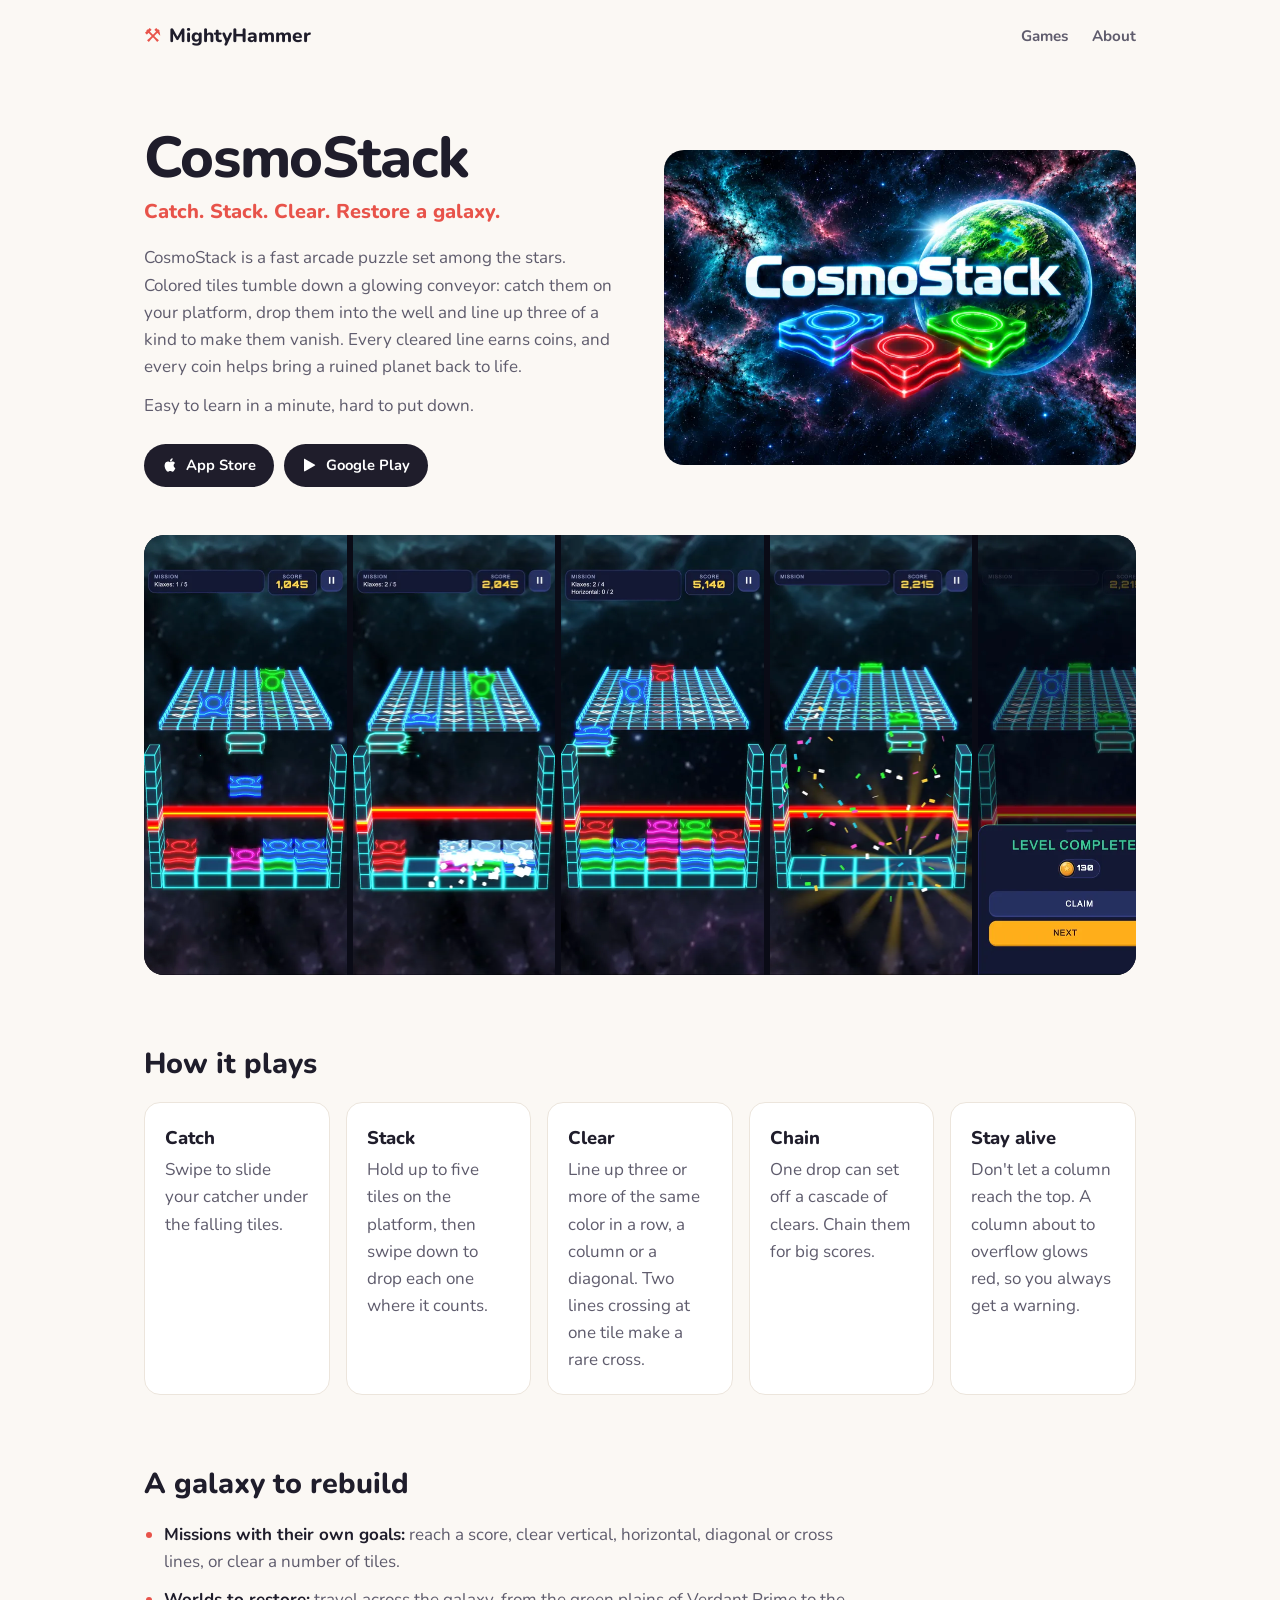
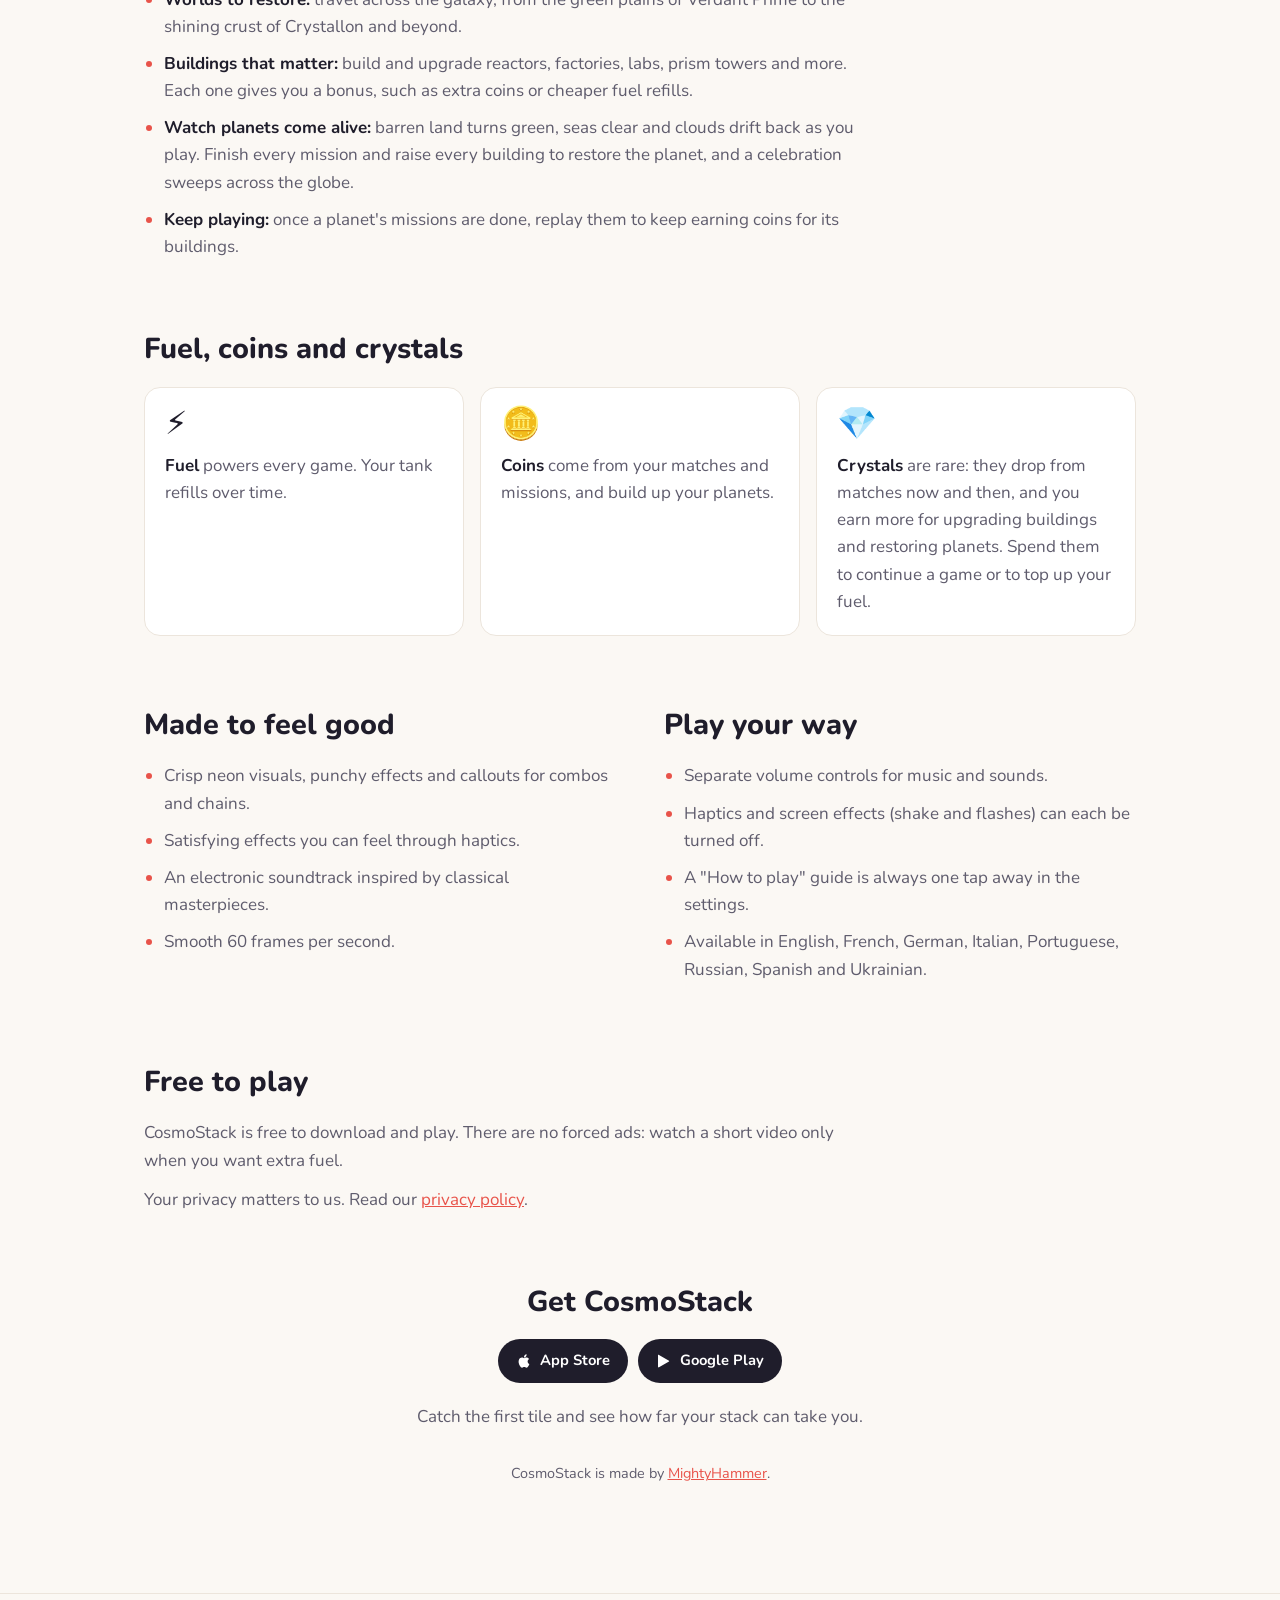
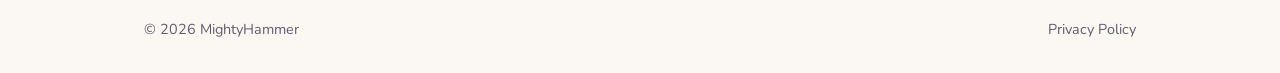
==== cosmostack.html @ c5626810 "cosmostack page" ====
<!DOCTYPE html>
<html lang="en">
<head>
  <meta charset="UTF-8" />
  <meta name="viewport" content="width=device-width, initial-scale=1.0" />
  <title>CosmoStack – MightyHammer</title>
  <meta name="description" content="CosmoStack is a fast arcade puzzle set among the stars. Catch, stack and clear colored tiles to restore a ruined galaxy. Free on iOS and Android." />
  <link rel="icon" href="data:image/svg+xml,<svg xmlns='http://www.w3.org/2000/svg' viewBox='0 0 100 100'><text y='.9em' font-size='90'>⚒️</text></svg>" />
  <link rel="preconnect" href="https://fonts.googleapis.com" />
  <link rel="preconnect" href="https://fonts.gstatic.com" crossorigin />
  <link href="https://fonts.googleapis.com/css2?family=Nunito:wght@400;700;800&display=swap" rel="stylesheet" />
  <link rel="stylesheet" href="styles.css" />
</head>
<body>

<header>
  <div class="wrap">
    <a class="logo" href="/"><span>⚒</span> MightyHammer</a>
    <nav>
      <a href="index.html#games">Games</a>
      <a href="index.html#about">About</a>
    </nav>
  </div>
</header>

<main>

  <section class="wrap game-hero">
    <div>
      <h1>CosmoStack</h1>
      <p class="tagline">Catch. Stack. Clear. Restore a galaxy.</p>
      <p>CosmoStack is a fast arcade puzzle set among the stars. Colored tiles tumble down a glowing conveyor: catch them on your platform, drop them into the well and line up three of a kind to make them vanish. Every cleared line earns coins, and every coin helps bring a ruined planet back to life.</p>
      <p>Easy to learn in a minute, hard to put down.</p>
      <div class="stores">
        <a class="store" href="https://apps.apple.com/ua/app/cosmostack-match-color-blocks/id1511382402" target="_blank" rel="noopener">
          <svg viewBox="0 0 24 24" aria-hidden="true"><path d="M18.71 19.5c-.83 1.24-1.71 2.45-3.05 2.47-1.34.03-1.77-.79-3.29-.79-1.53 0-2 .77-3.27.82-1.31.05-2.3-1.32-3.14-2.53C4.25 17 2.94 12.45 4.7 9.39c.87-1.52 2.43-2.48 4.12-2.51 1.28-.02 2.5.87 3.29.87.78 0 2.26-1.07 3.8-.91.65.03 2.47.26 3.64 1.98-.09.06-2.17 1.28-2.15 3.81.03 3.02 2.65 4.03 2.68 4.04-.03.07-.42 1.44-1.38 2.83M13 3.5c.73-.83 1.94-1.46 2.94-1.5.13 1.17-.34 2.35-1.04 3.19-.69.85-1.83 1.51-2.95 1.42-.15-1.15.41-2.35 1.05-3.11z"/></svg>
          App Store
        </a>
        <a class="store" href="https://play.google.com/store/apps/details?id=com.MightyHammer.CosmoStack" target="_blank" rel="noopener">
          <svg viewBox="0 0 24 24" aria-hidden="true"><path d="M3 20.5v-17c0-.83 1-.83 1.5-.43l15 8.5c.5.28.5 1.07 0 1.35l-15 8.5C3.5 21.83 3 21.33 3 20.5z"/></svg>
          Google Play
        </a>
      </div>
    </div>
    <img class="game-hero-art" src="images/cosmostack/00-artwork.webp" width="780" height="520" alt="CosmoStack logo with glowing neon tiles in front of a green planet" />
  </section>

  <div class="wrap">
    <div class="reel gallery" role="img" aria-label="CosmoStack screenshots: catching and stacking tiles, clearing lines, completing missions and building on Verdant Prime">
      <div class="reel-track">
        <img src="images/cosmostack/gallery/01-catch-and-stack.webp" width="405" height="880" alt="" />
        <img src="images/cosmostack/gallery/02-clear-matching-tiles.webp" width="405" height="880" alt="" />
        <img src="images/cosmostack/gallery/03-master-the-stack.webp" width="405" height="880" alt="" />
        <img src="images/cosmostack/gallery/04-celebrate-the-clear.webp" width="405" height="880" alt="" />
        <img src="images/cosmostack/gallery/05-complete-missions.webp" width="405" height="880" alt="" />
        <img src="images/cosmostack/gallery/06-restore-verdant-prime.webp" width="405" height="880" alt="" />
        <img src="images/cosmostack/gallery/07-power-your-colony.webp" width="405" height="880" alt="" />
        <img src="images/cosmostack/gallery/08-build-the-lab.webp" width="405" height="880" alt="" />
        <!-- same images again, so the loop is seamless -->
        <img src="images/cosmostack/gallery/01-catch-and-stack.webp" width="405" height="880" alt="" aria-hidden="true" />
        <img src="images/cosmostack/gallery/02-clear-matching-tiles.webp" width="405" height="880" alt="" aria-hidden="true" />
        <img src="images/cosmostack/gallery/03-master-the-stack.webp" width="405" height="880" alt="" aria-hidden="true" />
        <img src="images/cosmostack/gallery/04-celebrate-the-clear.webp" width="405" height="880" alt="" aria-hidden="true" />
        <img src="images/cosmostack/gallery/05-complete-missions.webp" width="405" height="880" alt="" aria-hidden="true" />
        <img src="images/cosmostack/gallery/06-restore-verdant-prime.webp" width="405" height="880" alt="" aria-hidden="true" />
        <img src="images/cosmostack/gallery/07-power-your-colony.webp" width="405" height="880" alt="" aria-hidden="true" />
        <img src="images/cosmostack/gallery/08-build-the-lab.webp" width="405" height="880" alt="" aria-hidden="true" />
      </div>
    </div>
  </div>

  <div class="wrap game-page">

    <section>
      <h2>How it plays</h2>
      <div class="cards">
        <div class="card">
          <h3>Catch</h3>
          <p>Swipe to slide your catcher under the falling tiles.</p>
        </div>
        <div class="card">
          <h3>Stack</h3>
          <p>Hold up to five tiles on the platform, then swipe down to drop each one where it counts.</p>
        </div>
        <div class="card">
          <h3>Clear</h3>
          <p>Line up three or more of the same color in a row, a column or a diagonal. Two lines crossing at one tile make a rare cross.</p>
        </div>
        <div class="card">
          <h3>Chain</h3>
          <p>One drop can set off a cascade of clears. Chain them for big scores.</p>
        </div>
        <div class="card">
          <h3>Stay alive</h3>
          <p>Don't let a column reach the top. A column about to overflow glows red, so you always get a warning.</p>
        </div>
      </div>
    </section>

    <section>
      <h2>A galaxy to rebuild</h2>
      <ul class="points">
        <li><strong>Missions with their own goals:</strong> reach a score, clear vertical, horizontal, diagonal or cross lines, or clear a number of tiles.</li>
        <li><strong>Worlds to restore:</strong> travel across the galaxy, from the green plains of Verdant Prime to the shining crust of Crystallon and beyond.</li>
        <li><strong>Buildings that matter:</strong> build and upgrade reactors, factories, labs, prism towers and more. Each one gives you a bonus, such as extra coins or cheaper fuel refills.</li>
        <li><strong>Watch planets come alive:</strong> barren land turns green, seas clear and clouds drift back as you play. Finish every mission and raise every building to restore the planet, and a celebration sweeps across the globe.</li>
        <li><strong>Keep playing:</strong> once a planet's missions are done, replay them to keep earning coins for its buildings.</li>
      </ul>
    </section>

    <section>
      <h2>Fuel, coins and crystals</h2>
      <div class="cards">
        <div class="card">
          <span class="icon" aria-hidden="true">⚡</span>
          <p><strong>Fuel</strong> powers every game. Your tank refills over time.</p>
        </div>
        <div class="card">
          <span class="icon" aria-hidden="true">🪙</span>
          <p><strong>Coins</strong> come from your matches and missions, and build up your planets.</p>
        </div>
        <div class="card">
          <span class="icon" aria-hidden="true">💎</span>
          <p><strong>Crystals</strong> are rare: they drop from matches now and then, and you earn more for upgrading buildings and restoring planets. Spend them to continue a game or to top up your fuel.</p>
        </div>
      </div>
    </section>

    <div class="columns">
      <section>
        <h2>Made to feel good</h2>
        <ul class="points">
          <li>Crisp neon visuals, punchy effects and callouts for combos and chains.</li>
          <li>Satisfying effects you can feel through haptics.</li>
          <li>An electronic soundtrack inspired by classical masterpieces.</li>
          <li>Smooth 60 frames per second.</li>
        </ul>
      </section>
      <section>
        <h2>Play your way</h2>
        <ul class="points">
          <li>Separate volume controls for music and sounds.</li>
          <li>Haptics and screen effects (shake and flashes) can each be turned off.</li>
          <li>A "How to play" guide is always one tap away in the settings.</li>
          <li>Available in English, French, German, Italian, Portuguese, Russian, Spanish and Ukrainian.</li>
        </ul>
      </section>
    </div>

    <section>
      <h2>Free to play</h2>
      <p>CosmoStack is free to download and play. There are no forced ads: watch a short video only when you want extra fuel.</p>
      <p>Your privacy matters to us. Read our <a href="privacy-policy.html">privacy policy</a>.</p>
    </section>

    <section class="get">
      <h2>Get CosmoStack</h2>
      <div class="stores">
        <a class="store" href="https://apps.apple.com/ua/app/cosmostack-match-color-blocks/id1511382402" target="_blank" rel="noopener">
          <svg viewBox="0 0 24 24" aria-hidden="true"><path d="M18.71 19.5c-.83 1.24-1.71 2.45-3.05 2.47-1.34.03-1.77-.79-3.29-.79-1.53 0-2 .77-3.27.82-1.31.05-2.3-1.32-3.14-2.53C4.25 17 2.94 12.45 4.7 9.39c.87-1.52 2.43-2.48 4.12-2.51 1.28-.02 2.5.87 3.29.87.78 0 2.26-1.07 3.8-.91.65.03 2.47.26 3.64 1.98-.09.06-2.17 1.28-2.15 3.81.03 3.02 2.65 4.03 2.68 4.04-.03.07-.42 1.44-1.38 2.83M13 3.5c.73-.83 1.94-1.46 2.94-1.5.13 1.17-.34 2.35-1.04 3.19-.69.85-1.83 1.51-2.95 1.42-.15-1.15.41-2.35 1.05-3.11z"/></svg>
          App Store
        </a>
        <a class="store" href="https://play.google.com/store/apps/details?id=com.MightyHammer.CosmoStack" target="_blank" rel="noopener">
          <svg viewBox="0 0 24 24" aria-hidden="true"><path d="M3 20.5v-17c0-.83 1-.83 1.5-.43l15 8.5c.5.28.5 1.07 0 1.35l-15 8.5C3.5 21.83 3 21.33 3 20.5z"/></svg>
          Google Play
        </a>
      </div>
      <p>Catch the first tile and see how far your stack can take you.</p>
      <p class="byline">CosmoStack is made by <a href="/">MightyHammer</a>.</p>
    </section>

  </div>

</main>

<footer>
  <div class="wrap">
    <span>© 2026 MightyHammer</span>
    <a href="privacy-policy.html">Privacy Policy</a>
  </div>
</footer>

</body>
</html>
---- styles.css ----
*, *::before, *::after { box-sizing: border-box; margin: 0; padding: 0; }

:root {
  --bg:       #fbf8f4;
  --surface:  #ffffff;
  --border:   #ece5dc;
  --text:     #1f1d2b;
  --muted:    #5f5c6d;
  --accent:   #e8534a;
  --btn-bg:   #1f1d2b;
  --btn-text: #ffffff;
  --radius:   20px;
  --width:    1040px;
}

@media (prefers-color-scheme: dark) {
  :root {
    --bg:       #14131a;
    --surface:  #1d1c25;
    --border:   #2c2a36;
    --text:     #f1eff5;
    --muted:    #a7a4b4;
    --btn-bg:   #f1eff5;
    --btn-text: #14131a;
  }
}

html { scroll-behavior: smooth; }

body {
  background: var(--bg);
  color: var(--text);
  font-family: 'Nunito', system-ui, -apple-system, 'Segoe UI', sans-serif;
  font-size: 17px;
  line-height: 1.6;
  -webkit-font-smoothing: antialiased;
}

a { color: inherit; }
a:focus-visible { outline: 3px solid var(--accent); outline-offset: 3px; border-radius: 6px; }

.wrap {
  max-width: var(--width);
  margin: 0 auto;
  padding: 0 24px;
}

/* HEADER */
header .wrap {
  display: flex;
  align-items: center;
  justify-content: space-between;
  gap: 16px;
  height: 72px;
}
.logo {
  display: flex;
  align-items: center;
  gap: 8px;
  font-weight: 800;
  font-size: 1.2rem;
  text-decoration: none;
}
.logo span { color: var(--accent); }
header nav { display: flex; gap: 24px; }
header nav a {
  color: var(--muted);
  font-weight: 700;
  font-size: 0.95rem;
  text-decoration: none;
}
header nav a:hover { color: var(--text); }

/* HERO */
.hero {
  text-align: center;
  padding: 72px 0 56px;
}
.hero h1 {
  font-size: clamp(2.2rem, 6vw, 3.4rem);
  font-weight: 800;
  line-height: 1.1;
  letter-spacing: -0.02em;
  max-width: 20ch;
  text-wrap: balance;
  margin: 0 auto 16px;
}
.hero p {
  color: var(--muted);
  font-size: 1.15rem;
  max-width: 34rem;
  margin: 0 auto;
}

/* GAMES */
.games {
  display: grid;
  grid-template-columns: repeat(auto-fit, minmax(300px, 1fr));
  gap: 24px;
}
.game {
  background: var(--surface);
  border: 1px solid var(--border);
  border-radius: var(--radius);
  overflow: hidden;
  display: flex;
  flex-direction: column;
}
.game-cover {
  height: 260px;
  display: grid;
  place-items: center;
  font-size: 5rem;
}
.game-cover img { width: 100%; height: 100%; object-fit: cover; }
.paint  { background: linear-gradient(135deg, #ffe1d6, #ffb49f); }

/* Auto-scrolling image strip. The track holds the image set twice,
   so sliding it left by half its width loops without a jump. */
.reel {
  display: block;
  place-items: normal;
  overflow: hidden;
  background: #0a0b16;
}
.reel-track {
  display: flex;
  width: max-content;
  height: 100%;
  animation: reel 45s linear infinite;
}
.reel-track img {
  width: auto;
  height: 100%;
  margin-right: 6px;
}
.reel:hover .reel-track { animation-play-state: paused; }
@keyframes reel { to { transform: translateX(-50%); } }

@media (prefers-reduced-motion: reduce) {
  .reel { overflow-x: auto; }
  .reel-track { animation: none; }
  .reel-track img[aria-hidden] { display: none; }
}

.game-body {
  padding: 24px;
  display: flex;
  flex-direction: column;
  gap: 8px;
  flex: 1;
}
.game h2 { font-size: 1.4rem; font-weight: 800; line-height: 1.2; }
.game-meta { color: var(--muted); font-size: 0.9rem; font-weight: 700; }
.game-body p { color: var(--muted); }

.stores {
  display: flex;
  flex-wrap: wrap;
  gap: 10px;
  margin-top: auto;
  padding-top: 12px;
}
.store {
  display: inline-flex;
  align-items: center;
  gap: 8px;
  padding: 10px 18px;
  border-radius: 999px;
  background: var(--btn-bg);
  color: var(--btn-text);
  font-weight: 700;
  font-size: 0.92rem;
  text-decoration: none;
  transition: transform 0.15s;
}
.store:hover { transform: translateY(-2px); }
.store svg { width: 16px; height: 16px; fill: currentColor; }

/* ABOUT */
.about {
  text-align: center;
  padding: 96px 0;
}
.about h2 {
  font-size: 1.8rem;
  font-weight: 800;
  margin-bottom: 12px;
}
.about p {
  color: var(--muted);
  max-width: 36rem;
  margin: 0 auto 24px;
}
.about .store { font-size: 1rem; padding: 12px 24px; }

/* FOOTER */
footer {
  border-top: 1px solid var(--border);
}
footer .wrap {
  display: flex;
  justify-content: space-between;
  flex-wrap: wrap;
  gap: 8px;
  padding-top: 24px;
  padding-bottom: 32px;
  color: var(--muted);
  font-size: 0.9rem;
}
footer a { text-decoration: none; }
footer a:hover { color: var(--text); }

/* GAME PAGE */
.game-hero {
  display: grid;
  grid-template-columns: 1fr 1fr;
  gap: 48px;
  align-items: center;
  padding-top: 56px;
  padding-bottom: 48px;
}
.game-hero h1 {
  font-size: clamp(2.4rem, 6vw, 3.6rem);
  font-weight: 800;
  line-height: 1.05;
  letter-spacing: -0.02em;
}
.tagline {
  color: var(--accent);
  font-size: 1.25rem;
  font-weight: 800;
  margin: 8px 0 16px;
}
.game-hero p:not(.tagline) { color: var(--muted); margin-bottom: 12px; }
.game-hero-art {
  display: block;
  width: 100%;
  height: auto;
  border-radius: var(--radius);
}
.gallery { height: 440px; border-radius: var(--radius); }

.game-page { padding-bottom: 96px; }
.game-page section { margin-top: 72px; }
.game-page h2 {
  font-size: 1.8rem;
  font-weight: 800;
  line-height: 1.2;
  margin-bottom: 20px;
}
.game-page p { color: var(--muted); margin-bottom: 12px; max-width: 720px; }
.game-page p a { color: var(--accent); }

.cards {
  display: grid;
  grid-template-columns: repeat(auto-fit, minmax(180px, 1fr));
  gap: 16px;
}
.card {
  background: var(--surface);
  border: 1px solid var(--border);
  border-radius: 16px;
  padding: 20px;
}
.card h3 { font-size: 1.15rem; font-weight: 800; margin-bottom: 4px; }
.card p { margin: 0; }
.card .icon { display: block; font-size: 2rem; line-height: 1; margin-bottom: 12px; }
.game-page strong { color: var(--text); }

.points { padding-left: 20px; max-width: 720px; }
.points li { color: var(--muted); margin-bottom: 10px; }
.points li::marker { color: var(--accent); }

.columns {
  display: grid;
  grid-template-columns: repeat(auto-fit, minmax(280px, 1fr));
  column-gap: 48px;
}

.get { text-align: center; }
.get p { margin-left: auto; margin-right: auto; }
.get .stores { justify-content: center; margin-bottom: 20px; padding-top: 0; }
.byline { font-size: 0.9rem; margin-top: 32px; }

.more {
  color: var(--accent);
  font-weight: 700;
  text-decoration: none;
}
.more:hover { text-decoration: underline; }
.game h2 a { text-decoration: none; }
.game h2 a:hover { color: var(--accent); }

/* LEGAL PAGE */
.legal {
  max-width: 720px;
  padding-top: 48px;
  padding-bottom: 96px;
}
.legal h1 {
  font-size: clamp(2rem, 5vw, 2.6rem);
  font-weight: 800;
  letter-spacing: -0.02em;
}
.legal .updated {
  color: var(--muted);
  margin: 4px 0 32px;
}
.legal h2 {
  font-size: 1.25rem;
  font-weight: 800;
  margin: 40px 0 12px;
}
.legal p, .legal li { color: var(--muted); }
.legal p { margin-bottom: 16px; }
.legal strong { color: var(--text); }
.legal ul { padding-left: 20px; margin-bottom: 16px; }
.legal li { margin-bottom: 6px; }
.legal li::marker { color: var(--accent); }
.legal a { color: var(--accent); overflow-wrap: anywhere; }
.note {
  background: var(--surface);
  border: 1px solid var(--border);
  border-radius: 16px;
  padding: 20px 24px;
  margin: 24px 0;
}
.note p { margin: 0; }
.note h2 { margin-top: 0; }
.note ul { margin-bottom: 0; }

@media (max-width: 800px) {
  .game-hero { grid-template-columns: 1fr; gap: 28px; padding-top: 32px; }
  .game-hero-art { order: -1; }
}

@media (max-width: 600px) {
  .wrap { padding: 0 16px; }
  .gallery { height: 340px; }
  .game-page section { margin-top: 56px; }
  header nav { gap: 16px; }
  .hero { padding: 48px 0 40px; }
  .game-cover { height: 220px; font-size: 4rem; }
  .game-body { padding: 20px; }
  .about { padding: 72px 0; }
}
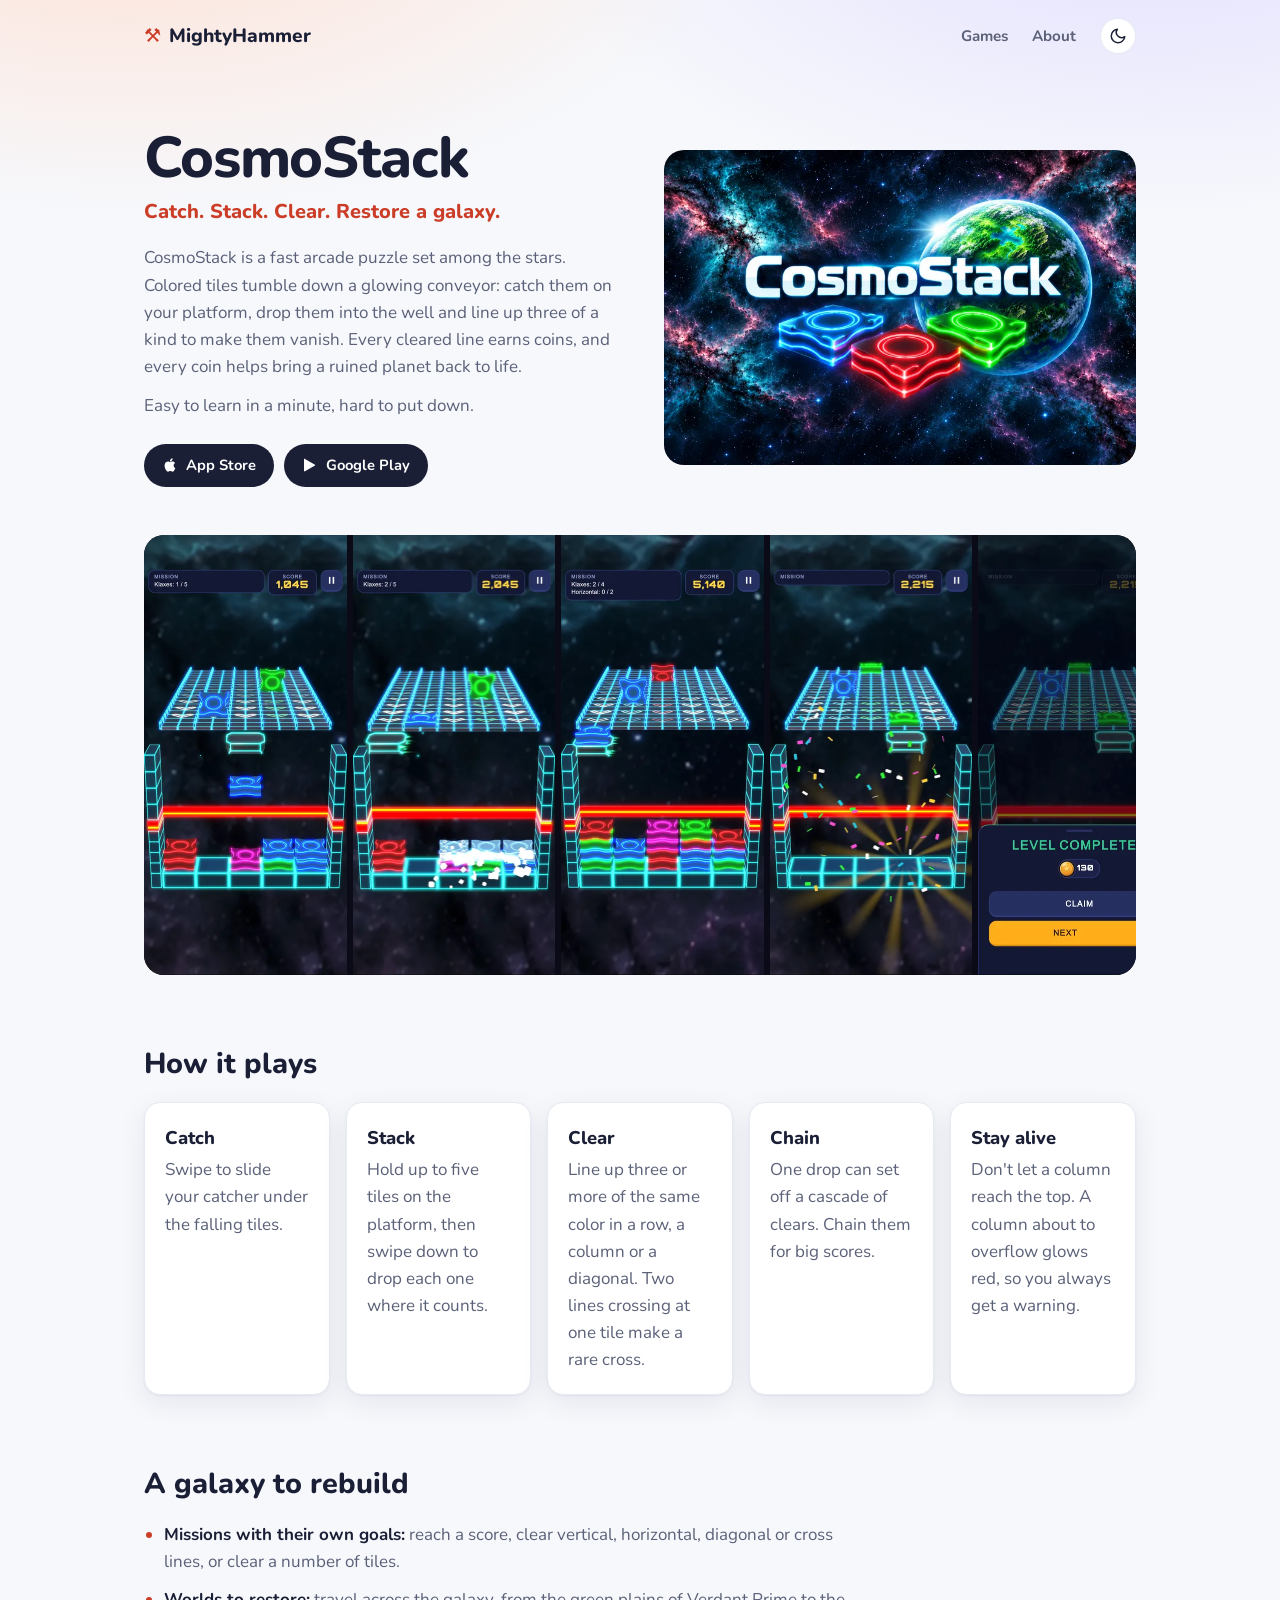
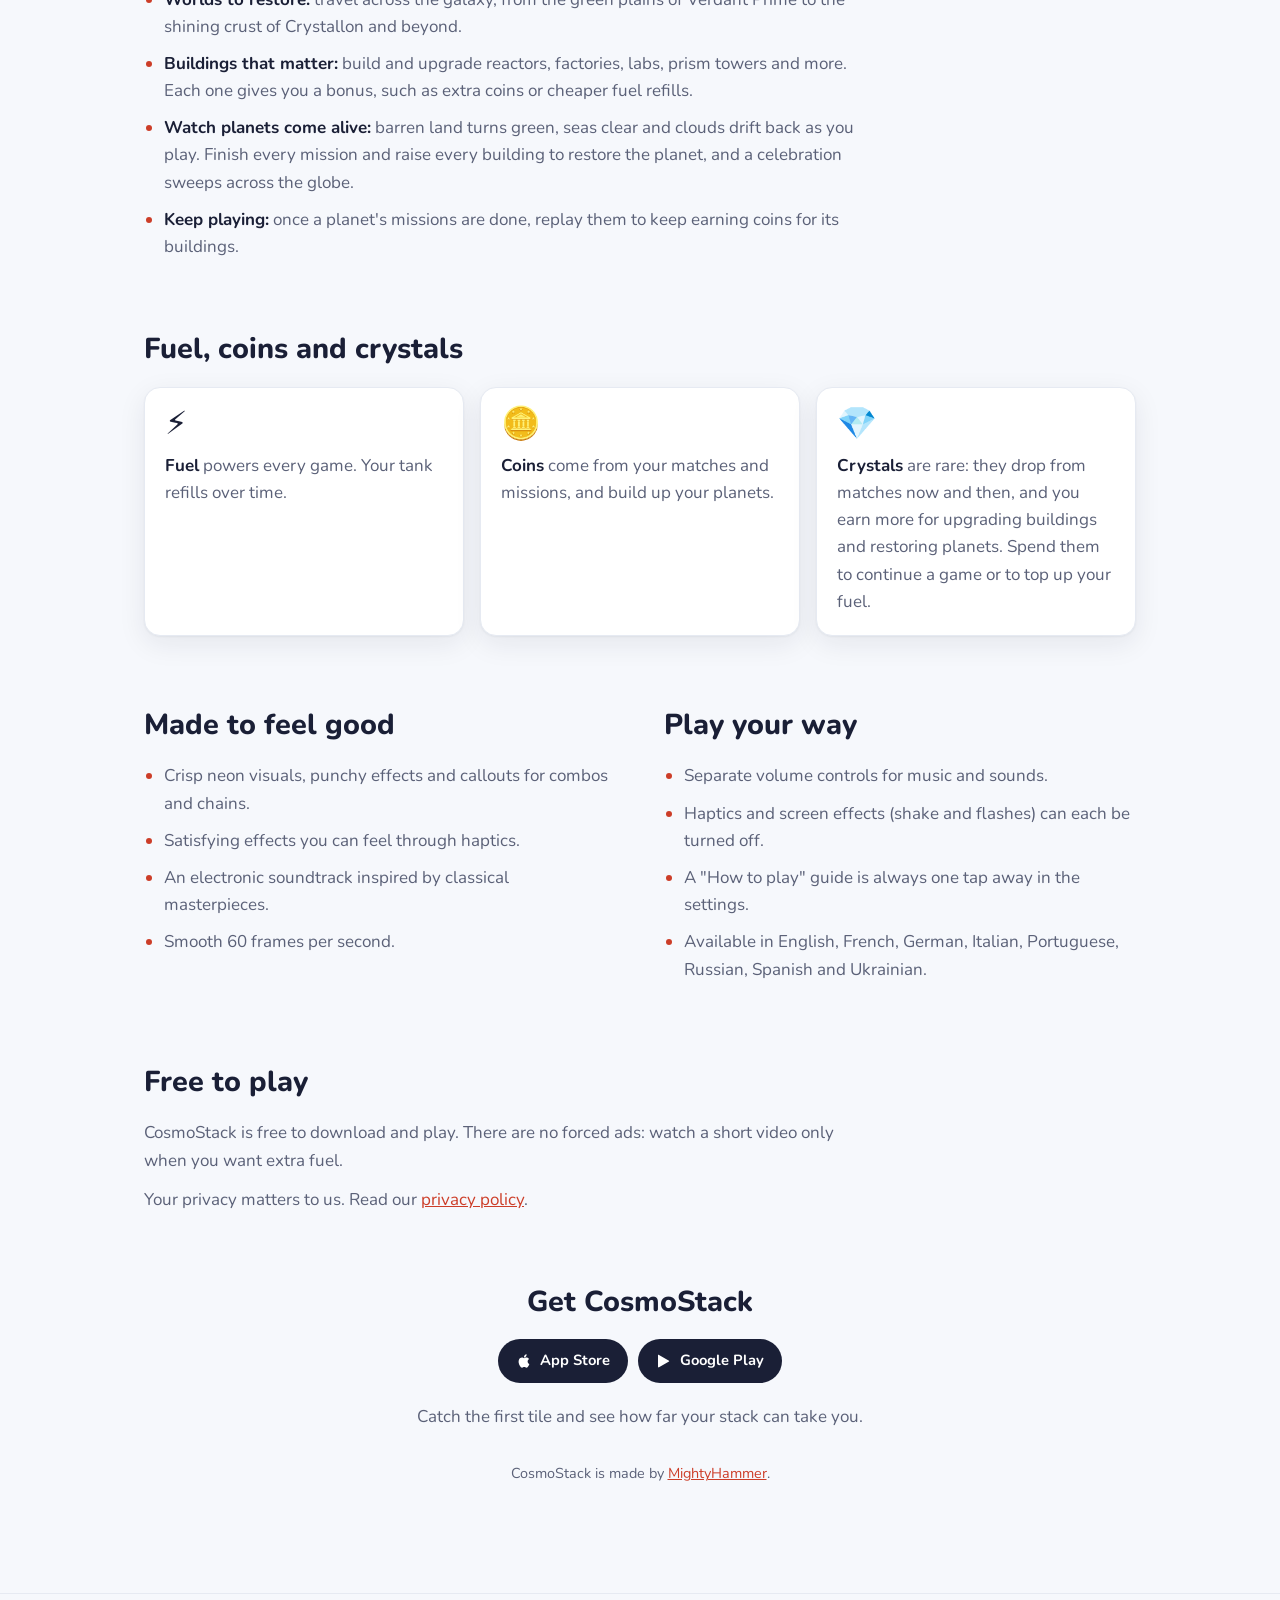
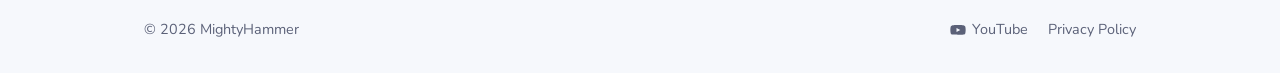
==== commit 85e882c3: "Add brighter design, adaptive theme toggle and YouTube link - Light theme gets a cooler palette, a s" ====
--- a/cosmostack.html
+++ b/cosmostack.html
@@ -9,6 +9,8 @@
   <link rel="preconnect" href="https://fonts.googleapis.com" />
   <link rel="preconnect" href="https://fonts.gstatic.com" crossorigin />
   <link href="https://fonts.googleapis.com/css2?family=Nunito:wght@400;700;800&display=swap" rel="stylesheet" />
+  <meta name="color-scheme" content="light dark" />
+  <script src="theme.js"></script>
   <link rel="stylesheet" href="styles.css" />
 </head>
 <body>
@@ -19,6 +21,10 @@
     <nav>
       <a href="index.html#games">Games</a>
       <a href="index.html#about">About</a>
+      <button class="theme-toggle" type="button" aria-label="Switch theme" hidden>
+        <svg class="icon-moon" viewBox="0 0 24 24" aria-hidden="true"><path d="M21 12.79A9 9 0 1 1 11.21 3 7 7 0 0 0 21 12.79z"/></svg>
+        <svg class="icon-sun" viewBox="0 0 24 24" aria-hidden="true"><circle cx="12" cy="12" r="4.5"/><path d="M12 1.5v2.5M12 20v2.5M4.6 4.6l1.8 1.8M17.6 17.6l1.8 1.8M1.5 12H4M20 12h2.5M4.6 19.4l1.8-1.8M17.6 6.4l1.8-1.8"/></svg>
+      </button>
     </nav>
   </div>
 </header>
@@ -176,7 +182,10 @@
 <footer>
   <div class="wrap">
     <span>© 2026 MightyHammer</span>
-    <a href="privacy-policy.html">Privacy Policy</a>
+    <div class="footer-links">
+      <a href="https://www.youtube.com/@mightyhammer4427" target="_blank" rel="noopener"><svg viewBox="0 0 24 24" aria-hidden="true"><path fill-rule="evenodd" d="M23 7.2a3 3 0 0 0-2.1-2.1C19 4.6 12 4.6 12 4.6s-7 0-8.9.5A3 3 0 0 0 1 7.2 31 31 0 0 0 .5 12a31 31 0 0 0 .5 4.8 3 3 0 0 0 2.1 2.1c1.9.5 8.9.5 8.9.5s7 0 8.9-.5a3 3 0 0 0 2.1-2.1 31 31 0 0 0 .5-4.8 31 31 0 0 0-.5-4.8zM9.75 15.02V8.98L15.5 12l-5.75 3.02z"/></svg> YouTube</a>
+      <a href="privacy-policy.html">Privacy Policy</a>
+    </div>
   </div>
 </footer>
 
--- a/styles.css
+++ b/styles.css
@@ -1,34 +1,73 @@
 *, *::before, *::after { box-sizing: border-box; margin: 0; padding: 0; }
 
 :root {
-  --bg:       #fbf8f4;
+  --bg:       #f6f8fc;
   --surface:  #ffffff;
-  --border:   #ece5dc;
-  --text:     #1f1d2b;
-  --muted:    #5f5c6d;
-  --accent:   #e8534a;
-  --btn-bg:   #1f1d2b;
+  --border:   #e6eaf2;
+  --text:     #1a1f36;
+  --muted:    #5b6178;
+  --accent:   #cc3d28;
+  --btn-bg:   #1a1f36;
   --btn-text: #ffffff;
+  --shadow:   0 1px 2px rgba(26, 31, 54, 0.05), 0 8px 28px rgba(26, 31, 54, 0.08);
+  --glow-1:   #ffe1d4;
+  --glow-2:   #e3defe;
+  --badge-bg: rgba(204, 61, 40, 0.1);
+  --icon-moon: block;
+  --icon-sun:  none;
   --radius:   20px;
   --width:    1040px;
-}
-
+  color-scheme: light;
+}
+
+/* Dark theme: follows the system unless the visitor picked light with the
+   header toggle, or picked dark explicitly (see theme.js). */
 @media (prefers-color-scheme: dark) {
-  :root {
-    --bg:       #14131a;
-    --surface:  #1d1c25;
-    --border:   #2c2a36;
-    --text:     #f1eff5;
-    --muted:    #a7a4b4;
-    --btn-bg:   #f1eff5;
-    --btn-text: #14131a;
+  :root:not([data-theme="light"]) {
+    color-scheme: dark;
+    --bg:       #1e2440;
+    --surface:  #283052;
+    --border:   #36406a;
+    --text:     #f0f2fa;
+    --muted:    #aeb5cc;
+    --accent:   #ff8a6b;
+    --btn-bg:   #f0f2fa;
+    --btn-text: #1e2440;
+    --shadow:   0 1px 2px rgba(0, 0, 0, 0.25), 0 8px 28px rgba(0, 0, 0, 0.3);
+    --glow-1:   #4a3150;
+    --glow-2:   #2c3a78;
+    --badge-bg: rgba(255, 138, 107, 0.16);
+    --icon-moon: none;
+    --icon-sun:  block;
   }
 }
+:root[data-theme="dark"] {
+  color-scheme: dark;
+  --bg:       #1e2440;
+  --surface:  #283052;
+  --border:   #36406a;
+  --text:     #f0f2fa;
+  --muted:    #aeb5cc;
+  --accent:   #ff8a6b;
+  --btn-bg:   #f0f2fa;
+  --btn-text: #1e2440;
+  --shadow:   0 1px 2px rgba(0, 0, 0, 0.25), 0 8px 28px rgba(0, 0, 0, 0.3);
+  --glow-1:   #4a3150;
+  --glow-2:   #2c3a78;
+  --badge-bg: rgba(255, 138, 107, 0.16);
+  --icon-moon: none;
+  --icon-sun:  block;
+}
 
 html { scroll-behavior: smooth; }
 
 body {
-  background: var(--bg);
+  /* soft color glow behind the top of every page */
+  background:
+    radial-gradient(900px 480px at 10% -120px, var(--glow-1) 0%, transparent 70%),
+    radial-gradient(900px 480px at 90% -120px, var(--glow-2) 0%, transparent 70%),
+    var(--bg);
+  background-repeat: no-repeat;
   color: var(--text);
   font-family: 'Nunito', system-ui, -apple-system, 'Segoe UI', sans-serif;
   font-size: 17px;
@@ -62,7 +101,7 @@
   text-decoration: none;
 }
 .logo span { color: var(--accent); }
-header nav { display: flex; gap: 24px; }
+header nav { display: flex; align-items: center; gap: 24px; }
 header nav a {
   color: var(--muted);
   font-weight: 700;
@@ -71,6 +110,32 @@
 }
 header nav a:hover { color: var(--text); }
 
+.theme-toggle {
+  display: inline-grid;
+  place-items: center;
+  width: 36px;
+  height: 36px;
+  border: 1px solid var(--border);
+  border-radius: 999px;
+  background: var(--surface);
+  color: var(--text);
+  cursor: pointer;
+}
+.theme-toggle[hidden] { display: none; }
+.theme-toggle:hover { border-color: var(--muted); }
+.theme-toggle:focus-visible { outline: 3px solid var(--accent); outline-offset: 2px; }
+.theme-toggle svg {
+  width: 18px;
+  height: 18px;
+  fill: none;
+  stroke: currentColor;
+  stroke-width: 2;
+  stroke-linecap: round;
+  stroke-linejoin: round;
+}
+.icon-moon { display: var(--icon-moon); }
+.icon-sun  { display: var(--icon-sun); }
+
 /* HERO */
 .hero {
   text-align: center;
@@ -101,6 +166,7 @@
 .game {
   background: var(--surface);
   border: 1px solid var(--border);
+  box-shadow: var(--shadow);
   border-radius: var(--radius);
   overflow: hidden;
   display: flex;
@@ -150,7 +216,7 @@
   gap: 8px;
   flex: 1;
 }
-.game h2 { font-size: 1.4rem; font-weight: 800; line-height: 1.2; }
+.game h2, .game h3 { font-size: 1.4rem; font-weight: 800; line-height: 1.2; }
 .game-meta { color: var(--muted); font-size: 0.9rem; font-weight: 700; }
 .game-body p { color: var(--muted); }
 
@@ -193,6 +259,7 @@
   margin: 0 auto 24px;
 }
 .about .store { font-size: 1rem; padding: 12px 24px; }
+.about-links { display: flex; flex-wrap: wrap; justify-content: center; gap: 10px; }
 
 /* FOOTER */
 footer {
@@ -209,6 +276,9 @@
   font-size: 0.9rem;
 }
 footer a { text-decoration: none; }
+.footer-links { display: flex; flex-wrap: wrap; gap: 20px; }
+.footer-links a { display: inline-flex; align-items: center; gap: 6px; }
+.footer-links svg { width: 16px; height: 16px; fill: currentColor; }
 footer a:hover { color: var(--text); }
 
 /* GAME PAGE */
@@ -260,6 +330,7 @@
 .card {
   background: var(--surface);
   border: 1px solid var(--border);
+  box-shadow: var(--shadow);
   border-radius: 16px;
   padding: 20px;
 }
@@ -283,14 +354,64 @@
 .get .stores { justify-content: center; margin-bottom: 20px; padding-top: 0; }
 .byline { font-size: 0.9rem; margin-top: 32px; }
 
+.cards-wide { grid-template-columns: repeat(auto-fit, minmax(260px, 1fr)); }
+
+.facts {
+  max-width: 720px;
+  background: var(--surface);
+  border: 1px solid var(--border);
+  box-shadow: var(--shadow);
+  border-radius: 16px;
+  padding: 4px 20px;
+}
+.facts div {
+  display: grid;
+  grid-template-columns: 120px 1fr;
+  gap: 16px;
+  padding: 12px 0;
+  border-bottom: 1px solid var(--border);
+}
+.facts div:last-child { border-bottom: 0; }
+.facts dt { font-weight: 800; }
+.facts dd { color: var(--muted); }
+
+.badge {
+  display: inline-block;
+  align-self: flex-start;
+  padding: 4px 12px;
+  border-radius: 999px;
+  background: var(--badge-bg);
+  color: var(--accent);
+  font-size: 0.8rem;
+  font-weight: 800;
+  letter-spacing: 0.02em;
+}
+.game-hero .badge { margin-bottom: 12px; }
+.game-hero .note { margin: 8px 0 0; }
+
+/* In-development games on the homepage */
+.section-title {
+  font-size: 1.4rem;
+  font-weight: 800;
+  margin: 56px 0 16px;
+}
+.game-wide { flex-direction: row; }
+.game-wide-art {
+  display: block;
+  width: 48%;
+  height: auto;
+  min-height: 260px;
+  object-fit: cover;
+}
+
 .more {
   color: var(--accent);
   font-weight: 700;
   text-decoration: none;
 }
 .more:hover { text-decoration: underline; }
-.game h2 a { text-decoration: none; }
-.game h2 a:hover { color: var(--accent); }
+.game :is(h2, h3) a { text-decoration: none; }
+.game :is(h2, h3) a:hover { color: var(--accent); }
 
 /* LEGAL PAGE */
 .legal {
@@ -322,6 +443,7 @@
 .note {
   background: var(--surface);
   border: 1px solid var(--border);
+  box-shadow: var(--shadow);
   border-radius: 16px;
   padding: 20px 24px;
   margin: 24px 0;
@@ -333,11 +455,14 @@
 @media (max-width: 800px) {
   .game-hero { grid-template-columns: 1fr; gap: 28px; padding-top: 32px; }
   .game-hero-art { order: -1; }
+  .game-wide { flex-direction: column; }
+  .game-wide-art { width: 100%; min-height: 0; height: 220px; }
 }
 
 @media (max-width: 600px) {
   .wrap { padding: 0 16px; }
   .gallery { height: 340px; }
+  .facts div { grid-template-columns: 1fr; gap: 2px; }
   .game-page section { margin-top: 56px; }
   header nav { gap: 16px; }
   .hero { padding: 48px 0 40px; }
